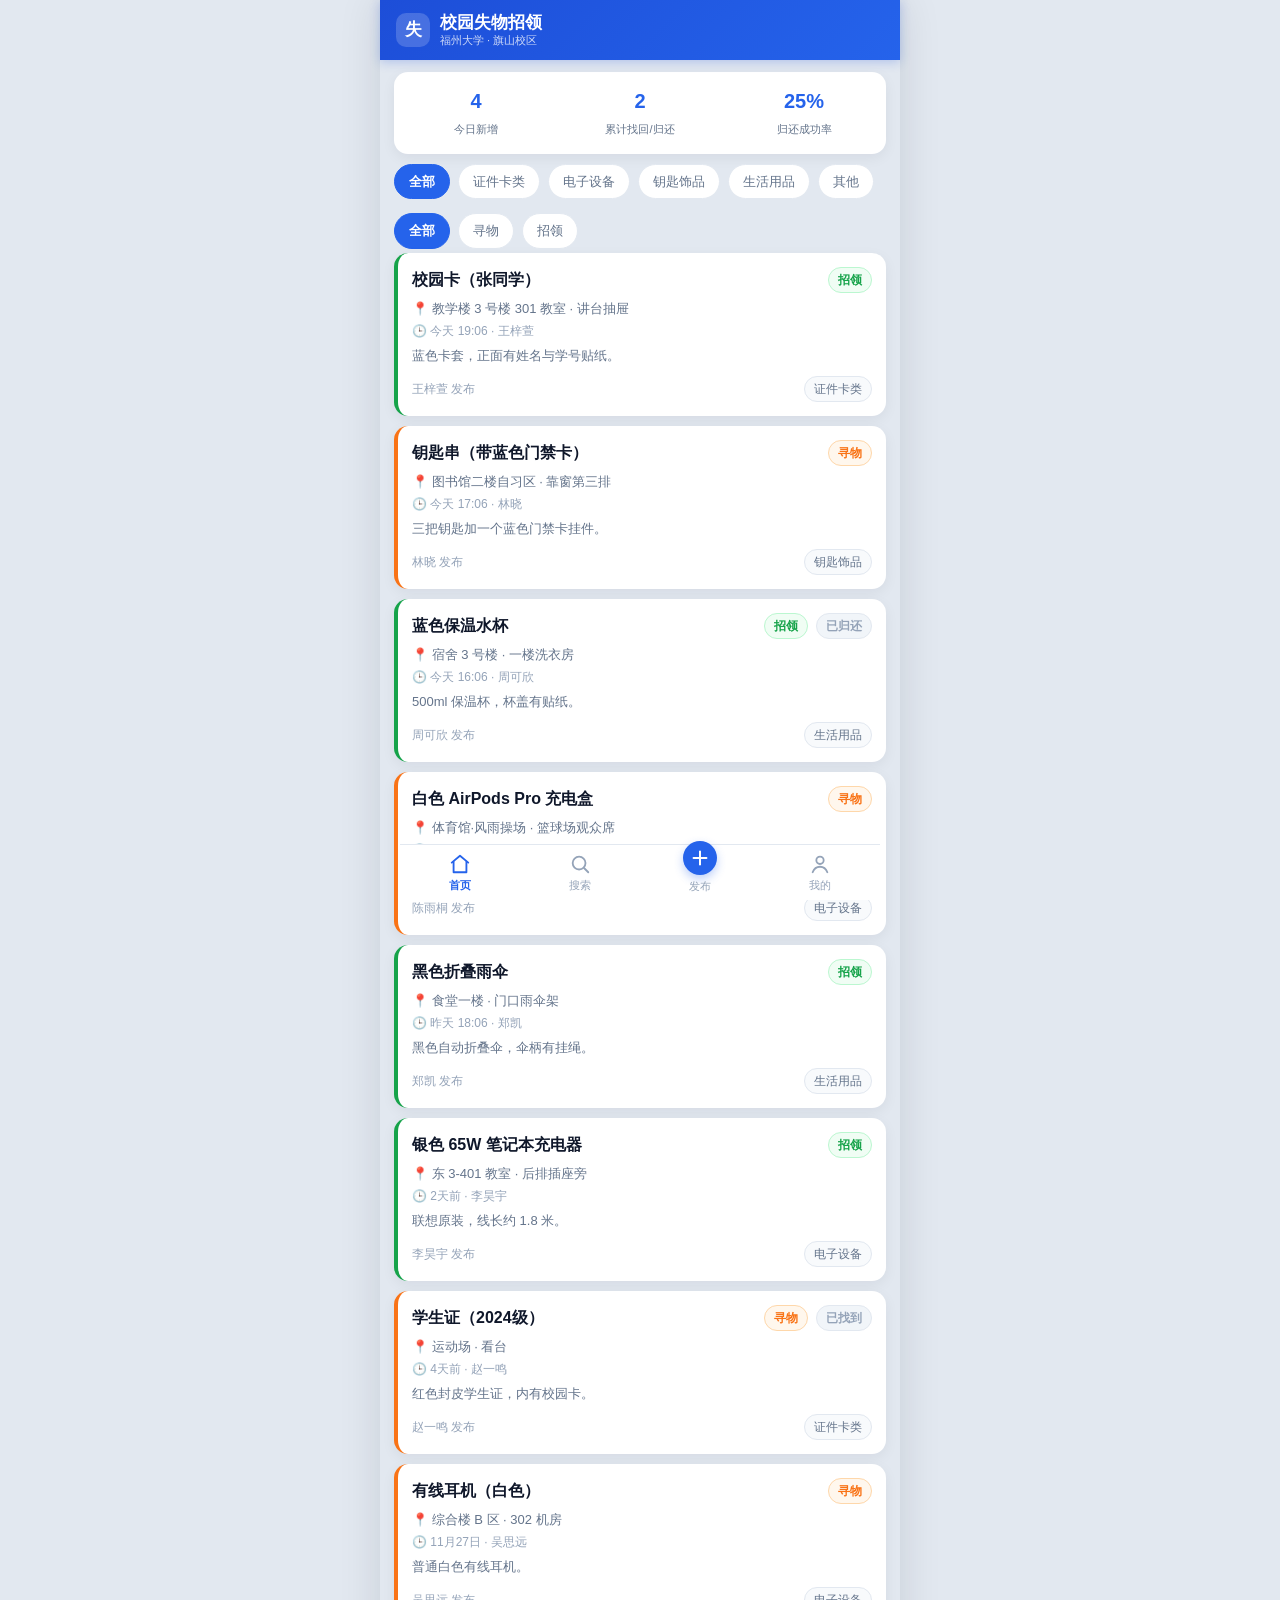
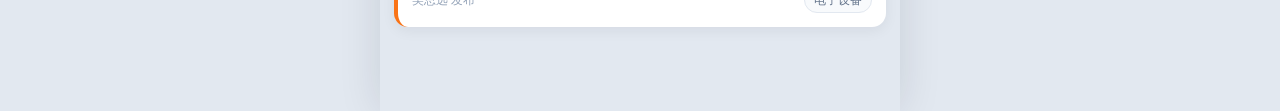
==== index.html @ c149e33f "网页基本功能完成" ====
<!DOCTYPE html>
<html lang="zh-CN">
<head>
<meta charset="utf-8"/>
<meta name="viewport" content="width=device-width, initial-scale=1, viewport-fit=cover"/>
<title>校园失物招领</title>
<link rel="icon" type="image/svg+xml" href="data:image/svg+xml,%3Csvg xmlns='http://www.w3.org/2000/svg' viewBox='0 0 64 64'%3E%3Crect width='64' height='64' rx='14' fill='%232563eb'/%3E%3Cpath d='M32 14a10 10 0 0 0-10 10v8h-4v20h28V32h-4v-8a10 10 0 0 0-10-10zm0 4a6 6 0 0 1 6 6v8h-12v-8a6 6 0 0 1 6-6z' fill='white'/%3E%3C/svg%3E"/>
<link rel="stylesheet" href="css/style.css"/>
</head>
<body>
<div id="app">
  <!-- 顶部栏（页面切换时由 app.js 更新标题） -->
  <header id="app-header">
    <div class="header-inner">
      <div class="logo-badge">失</div>
      <div class="header-text">
        <h1 id="header-title">校园失物招领</h1>
        <p id="header-sub">福州大学 · 旗山校区</p>
      </div>
    </div>
  </header>

  <!-- 页面视图容器 -->
  <main id="view" aria-live="polite"></main>

  <!-- 底部导航 -->
  <nav id="tabbar" class="tabbar">
    <button class="tab-item" data-tab="home">
      <svg viewBox="0 0 24 24" width="22" height="22" fill="none" stroke="currentColor" stroke-width="2" stroke-linecap="round" stroke-linejoin="round"><path d="M3 10.5L12 3l9 7.5"/><path d="M5 9.5V21h14V9.5"/></svg>
      <span>首页</span>
    </button>
    <button class="tab-item" data-tab="search">
      <svg viewBox="0 0 24 24" width="22" height="22" fill="none" stroke="currentColor" stroke-width="2" stroke-linecap="round"><circle cx="11" cy="11" r="7"/><path d="M21 21l-4.35-4.35"/></svg>
      <span>搜索</span>
    </button>
    <button class="tab-item tab-publish" data-tab="publish">
      <svg viewBox="0 0 24 24" width="24" height="24" fill="none" stroke="currentColor" stroke-width="2.2" stroke-linecap="round"><path d="M12 5v14M5 12h14"/></svg>
      <span>发布</span>
    </button>
    <button class="tab-item" data-tab="mine">
      <svg viewBox="0 0 24 24" width="22" height="22" fill="none" stroke="currentColor" stroke-width="2" stroke-linecap="round"><circle cx="12" cy="8" r="4"/><path d="M4 21c1.5-4 4.5-6 8-6s6.5 2 8 6"/></svg>
      <span>我的</span>
    </button>
  </nav>
</div>

<script src="js/core.js"></script>
<script src="js/storage.js"></script>
<script src="js/app.js"></script>
</body>
</html>
---- css/style.css ----
/* ========== 校园失物招领 · 全局样式 ========== */
:root {
  --primary: #2563eb;
  --primary-dark: #1d4ed8;
  --primary-light: #eff6ff;
  --primary-border: #bfdbfe;
  --lost: #f97316;      /* 寻物：橙 */
  --lost-light: #fff7ed;
  --lost-border: #fed7aa;
  --found: #16a34a;     /* 招领：绿 */
  --found-light: #f0fdf4;
  --found-border: #bbf7d0;
  --done: #94a3b8;      /* 已找到/已归还：灰 */
  --done-light: #f1f5f9;
  --text: #0f172a;
  --text-sub: #64748b;
  --text-weak: #94a3b8;
  --bg: #f1f5f9;
  --card: #ffffff;
  --line: #e2e8f0;
  --radius: 14px;
  --shadow: 0 4px 14px rgba(15, 23, 42, .06);
}

* { margin: 0; padding: 0; box-sizing: border-box; -webkit-tap-highlight-color: transparent; }
html { font-size: 16px; }
body {
  font-family: -apple-system, "PingFang SC", "Microsoft YaHei", "Segoe UI", sans-serif;
  background: var(--bg);
  color: var(--text);
  line-height: 1.5;
}

#app { max-width: 480px; margin: 0 auto; min-height: 100vh; position: relative; padding-bottom: 70px; }

/* ========== 顶部栏 ========== */
#app-header {
  position: sticky; top: 0; z-index: 50;
  background: linear-gradient(135deg, #1d4ed8, #2563eb);
  color: #fff; box-shadow: 0 2px 10px rgba(29, 78, 216, .25);
}
.header-inner { display: flex; align-items: center; gap: 10px; padding: 12px 16px; }
.logo-badge {
  width: 34px; height: 34px; border-radius: 10px; flex-shrink: 0;
  background: rgba(255,255,255,.18); display: flex; align-items: center; justify-content: center;
  font-size: 17px; font-weight: 700;
}
#header-title { font-size: 17px; font-weight: 700; line-height: 1.25; }
#header-sub { font-size: 11px; opacity: .78; line-height: 1.3; }

/* ========== 通用 ========== */
.card { background: var(--card); border-radius: var(--radius); box-shadow: var(--shadow); }
.section { padding: 12px 14px; }
.row { display: flex; align-items: center; gap: 8px; }
.muted { color: var(--text-sub); font-size: 13px; }
.btn {
  display: inline-flex; align-items: center; justify-content: center; gap: 6px;
  border: none; border-radius: 12px; cursor: pointer; font-size: 15px; font-weight: 600;
  padding: 12px 18px; transition: transform .06s ease, opacity .15s ease;
}
.btn:active { transform: scale(.97); }
.btn-primary { background: var(--primary); color: #fff; width: 100%; box-shadow: 0 4px 12px rgba(37,99,235,.28); }
.btn-ghost { background: var(--primary-light); color: var(--primary-dark); border: 1px solid var(--primary-border); }
.btn-green { background: var(--found); color: #fff; }
.btn-gray { background: var(--done-light); color: var(--text-sub); border: 1px solid var(--line); }
.btn-sm { padding: 8px 14px; font-size: 13px; border-radius: 10px; }
.btn-danger { background: #fee2e2; color: #dc2626; border: 1px solid #fecaca; }

/* ========== 首页统计条 ========== */
.stats { display: flex; background: var(--card); border-radius: var(--radius); box-shadow: var(--shadow); margin: 12px 14px 0; padding: 14px 0; }
.stat { flex: 1; text-align: center; }
.stat b { display: block; font-size: 20px; color: var(--primary); }
.stat span { font-size: 11px; color: var(--text-sub); }

/* ========== 标签筛选 ========== */
.chips { display: flex; gap: 8px; overflow-x: auto; padding: 10px 14px; scrollbar-width: none; }
.chips::-webkit-scrollbar { display: none; }
.chip {
  flex-shrink: 0; padding: 7px 14px; border-radius: 999px; font-size: 13px; cursor: pointer;
  background: var(--card); color: var(--text-sub); border: 1px solid var(--line); user-select: none;
}
.chip.active { background: var(--primary); color: #fff; border-color: var(--primary); font-weight: 600; }
.chips-row { display: flex; gap: 8px; padding: 4px 14px 0; }

/* ========== 信息卡片 ========== */
.item-list { padding: 4px 14px 14px; display: flex; flex-direction: column; gap: 10px; }
.item-card {
  background: var(--card); border-radius: var(--radius); box-shadow: var(--shadow);
  padding: 14px; cursor: pointer; transition: box-shadow .15s ease;
  border-left: 4px solid transparent;
}
.item-card:hover { box-shadow: 0 6px 18px rgba(15,23,42,.1); }
.item-card.type-lost { border-left-color: var(--lost); }
.item-card.type-found { border-left-color: var(--found); }
.item-card .item-head { display: flex; align-items: center; gap: 8px; margin-bottom: 6px; }
.item-card .item-name { font-size: 16px; font-weight: 700; flex: 1; }
.item-card .item-loc { font-size: 13px; color: var(--text-sub); display: flex; align-items: center; gap: 4px; margin-bottom: 4px; }
.item-card .item-time { font-size: 12px; color: var(--text-weak); }
.item-card .item-desc { font-size: 13px; color: var(--text-sub); margin-top: 6px; display: -webkit-box; -webkit-line-clamp: 2; -webkit-box-orient: vertical; overflow: hidden; }
.item-card .item-foot { display: flex; justify-content: space-between; align-items: center; margin-top: 10px; }
.publisher { font-size: 12px; color: var(--text-weak); }

/* ========== 徽标 ========== */
.badge {
  display: inline-flex; align-items: center; font-size: 12px; font-weight: 600;
  padding: 3px 9px; border-radius: 999px; flex-shrink: 0;
}
.badge-lost { background: var(--lost-light); color: var(--lost); border: 1px solid var(--lost-border); }
.badge-found { background: var(--found-light); color: var(--found); border: 1px solid var(--found-border); }
.badge-done { background: var(--done-light); color: var(--done); border: 1px solid var(--line); }
.badge-cat { background: #f8fafc; color: var(--text-sub); border: 1px solid var(--line); font-weight: 500; }

/* ========== 表单 ========== */
.form { padding: 14px; display: flex; flex-direction: column; gap: 14px; }
.form-group { display: flex; flex-direction: column; gap: 6px; }
.form-group label { font-size: 13px; font-weight: 600; color: var(--text); }
.form-group label .req { color: #dc2626; }
.form-group input, .form-group select, .form-group textarea {
  border: 1.5px solid var(--line); border-radius: 12px; padding: 11px 12px;
  font-size: 15px; font-family: inherit; background: #fff; color: var(--text);
  outline: none; transition: border-color .15s ease;
}
.form-group input:focus, .form-group select:focus, .form-group textarea:focus { border-color: var(--primary); }
.form-group textarea { resize: vertical; min-height: 84px; }
.form-error { font-size: 12px; color: #dc2626; min-height: 16px; }
.seg {
  display: flex; background: var(--done-light); border-radius: 12px; padding: 4px; gap: 4px;
}
.seg button {
  flex: 1; border: none; background: transparent; border-radius: 9px; padding: 10px 0;
  font-size: 15px; font-weight: 600; color: var(--text-sub); cursor: pointer; transition: all .15s ease;
}
.seg button.active { background: var(--card); color: var(--text); box-shadow: 0 2px 6px rgba(15,23,42,.08); }
.seg button.active.lost { color: var(--lost); }
.seg button.active.found { color: var(--found); }

/* ========== 搜索 ========== */
.search-box { display: flex; align-items: center; gap: 8px; background: var(--card); border-radius: 12px; padding: 0 12px; box-shadow: var(--shadow); }
.search-box svg { flex-shrink: 0; color: var(--text-weak); }
.search-box input { flex: 1; border: none; outline: none; font-size: 15px; padding: 12px 0; background: transparent; color: var(--text); }
.search-box .clear { border: none; background: var(--done-light); color: var(--text-sub); width: 22px; height: 22px; border-radius: 50%; font-size: 13px; cursor: pointer; flex-shrink: 0; line-height: 1; }
.search-area { padding: 10px 14px 14px; display: flex; flex-direction: column; gap: 16px; }
.search-block h3 { font-size: 14px; color: var(--text); margin-bottom: 8px; }
.search-tags { display: flex; flex-wrap: wrap; gap: 8px; }
.hot-tag { background: var(--card); border: 1px solid var(--line); border-radius: 999px; padding: 6px 14px; font-size: 13px; color: var(--text-sub); cursor: pointer; }
.hot-tag:hover { border-color: var(--primary); color: var(--primary); }
.history-item { display: flex; justify-content: space-between; align-items: center; background: var(--card); border-radius: 10px; padding: 10px 12px; margin-bottom: 8px; font-size: 14px; cursor: pointer; }
.history-item .del { color: var(--text-weak); border: none; background: none; font-size: 14px; cursor: pointer; }
.tip-box { background: var(--primary-light); border: 1px dashed var(--primary-border); border-radius: 12px; padding: 10px 12px; font-size: 13px; color: var(--primary-dark); }

/* ========== 详情页 ========== */
.detail { padding: 14px; display: flex; flex-direction: column; gap: 12px; }
.detail-hero {
  background: var(--card); border-radius: var(--radius); box-shadow: var(--shadow);
  padding: 20px; text-align: center; border-top: 4px solid var(--primary);
}
.detail-hero.type-lost { border-top-color: var(--lost); }
.detail-hero.type-found { border-top-color: var(--found); }
.detail-hero .icon { font-size: 44px; }
.detail-hero h2 { font-size: 20px; margin-top: 8px; }
.detail-hero .meta { font-size: 13px; color: var(--text-sub); margin-top: 8px; }
.detail-block { background: var(--card); border-radius: var(--radius); box-shadow: var(--shadow); padding: 16px; }
.detail-block h3 { font-size: 14px; margin-bottom: 10px; color: var(--text); }
.detail-row { display: flex; padding: 7px 0; font-size: 14px; }
.detail-row .k { width: 76px; color: var(--text-sub); flex-shrink: 0; }
.detail-row .v { flex: 1; word-break: break-all; }
.contact-btn { display: flex; align-items: center; justify-content: center; gap: 8px; margin-top: 4px; }
.contact-btn svg { width: 18px; height: 18px; }

/* ========== 空态 ========== */
.empty { text-align: center; padding: 56px 24px; color: var(--text-weak); }
.empty .icon { font-size: 46px; margin-bottom: 12px; }
.empty h3 { font-size: 16px; color: var(--text-sub); margin-bottom: 6px; font-weight: 600; }
.empty p { font-size: 13px; }
.empty .btn { margin-top: 16px; width: auto; }

/* ========== Toast / 弹层 ========== */
#toast {
  position: fixed; left: 50%; bottom: 90px; transform: translateX(-50%) translateY(20px);
  background: rgba(15,23,42,.9); color: #fff; padding: 10px 18px; border-radius: 12px;
  font-size: 14px; opacity: 0; pointer-events: none; transition: all .25s ease; z-index: 100; max-width: 80%;
}
#toast.show { opacity: 1; transform: translateX(-50%) translateY(0); }
.modal-mask {
  position: fixed; inset: 0; background: rgba(15,23,42,.45); display: none;
  align-items: center; justify-content: center; z-index: 90; padding: 20px;
}
.modal-mask.show { display: flex; }
.modal {
  background: #fff; border-radius: 16px; width: 100%; max-width: 340px; padding: 20px;
  text-align: center; animation: pop .18s ease;
}
@keyframes pop { from { transform: scale(.92); opacity: .6; } to { transform: scale(1); opacity: 1; } }
.modal h3 { font-size: 17px; margin-bottom: 8px; }
.modal p { font-size: 13px; color: var(--text-sub); margin-bottom: 16px; }
.modal .modal-actions { display: flex; gap: 10px; }
.modal .modal-actions .btn { flex: 1; padding: 10px 0; }

/* ========== 成功页 ========== */
.success-wrap { text-align: center; padding: 40px 20px; }
.success-icon {
  width: 72px; height: 72px; border-radius: 50%; margin: 0 auto 16px;
  background: var(--found-light); border: 2px solid var(--found-border);
  display: flex; align-items: center; justify-content: center;
}
.success-wrap h2 { font-size: 20px; margin-bottom: 6px; }
.success-wrap p { color: var(--text-sub); font-size: 14px; margin-bottom: 24px; }
.success-actions { display: flex; flex-direction: column; gap: 10px; max-width: 300px; margin: 0 auto; }

/* ========== 底部导航 ========== */
.tabbar {
  position: fixed; bottom: 0; left: 50%; transform: translateX(-50%);
  width: 100%; max-width: 480px; background: var(--card);
  display: flex; border-top: 1px solid var(--line); padding-bottom: env(safe-area-inset-bottom);
  z-index: 60;
}
.tab-item {
  flex: 1; display: flex; flex-direction: column; align-items: center; gap: 3px;
  border: none; background: none; font-size: 11px; color: var(--text-weak);
  padding: 8px 0 6px; cursor: pointer; transition: color .15s ease;
}
.tab-item.active { color: var(--primary); font-weight: 600; }
.tab-item.tab-publish svg { background: var(--primary); color: #fff; border-radius: 50%; padding: 6px; width: 34px; height: 34px; box-shadow: 0 4px 10px rgba(37,99,235,.3); margin-top: -12px; }
.tab-item.tab-publish span { margin-top: 1px; }

/* ========== 我的发布 ========== */
.mine-actions { display: flex; gap: 8px; margin-top: 10px; }
.mine-actions .btn { flex: 1; padding: 8px 0; font-size: 13px; }

/* ========== 顶栏返回按钮 ========== */
.back-btn {
  background: rgba(255,255,255,.15); border: none; color: #fff; width: 30px; height: 30px;
  border-radius: 9px; font-size: 16px; cursor: pointer; flex-shrink: 0; line-height: 1;
}
.back-btn:hover { background: rgba(255,255,255,.25); }

/* ========== 响应式：桌面居中加宽 ========== */
@media (min-width: 900px) {
  #app { max-width: 520px; }
  body { background: #e2e8f0; }
  #app { box-shadow: 0 0 40px rgba(15,23,42,.12); }
}
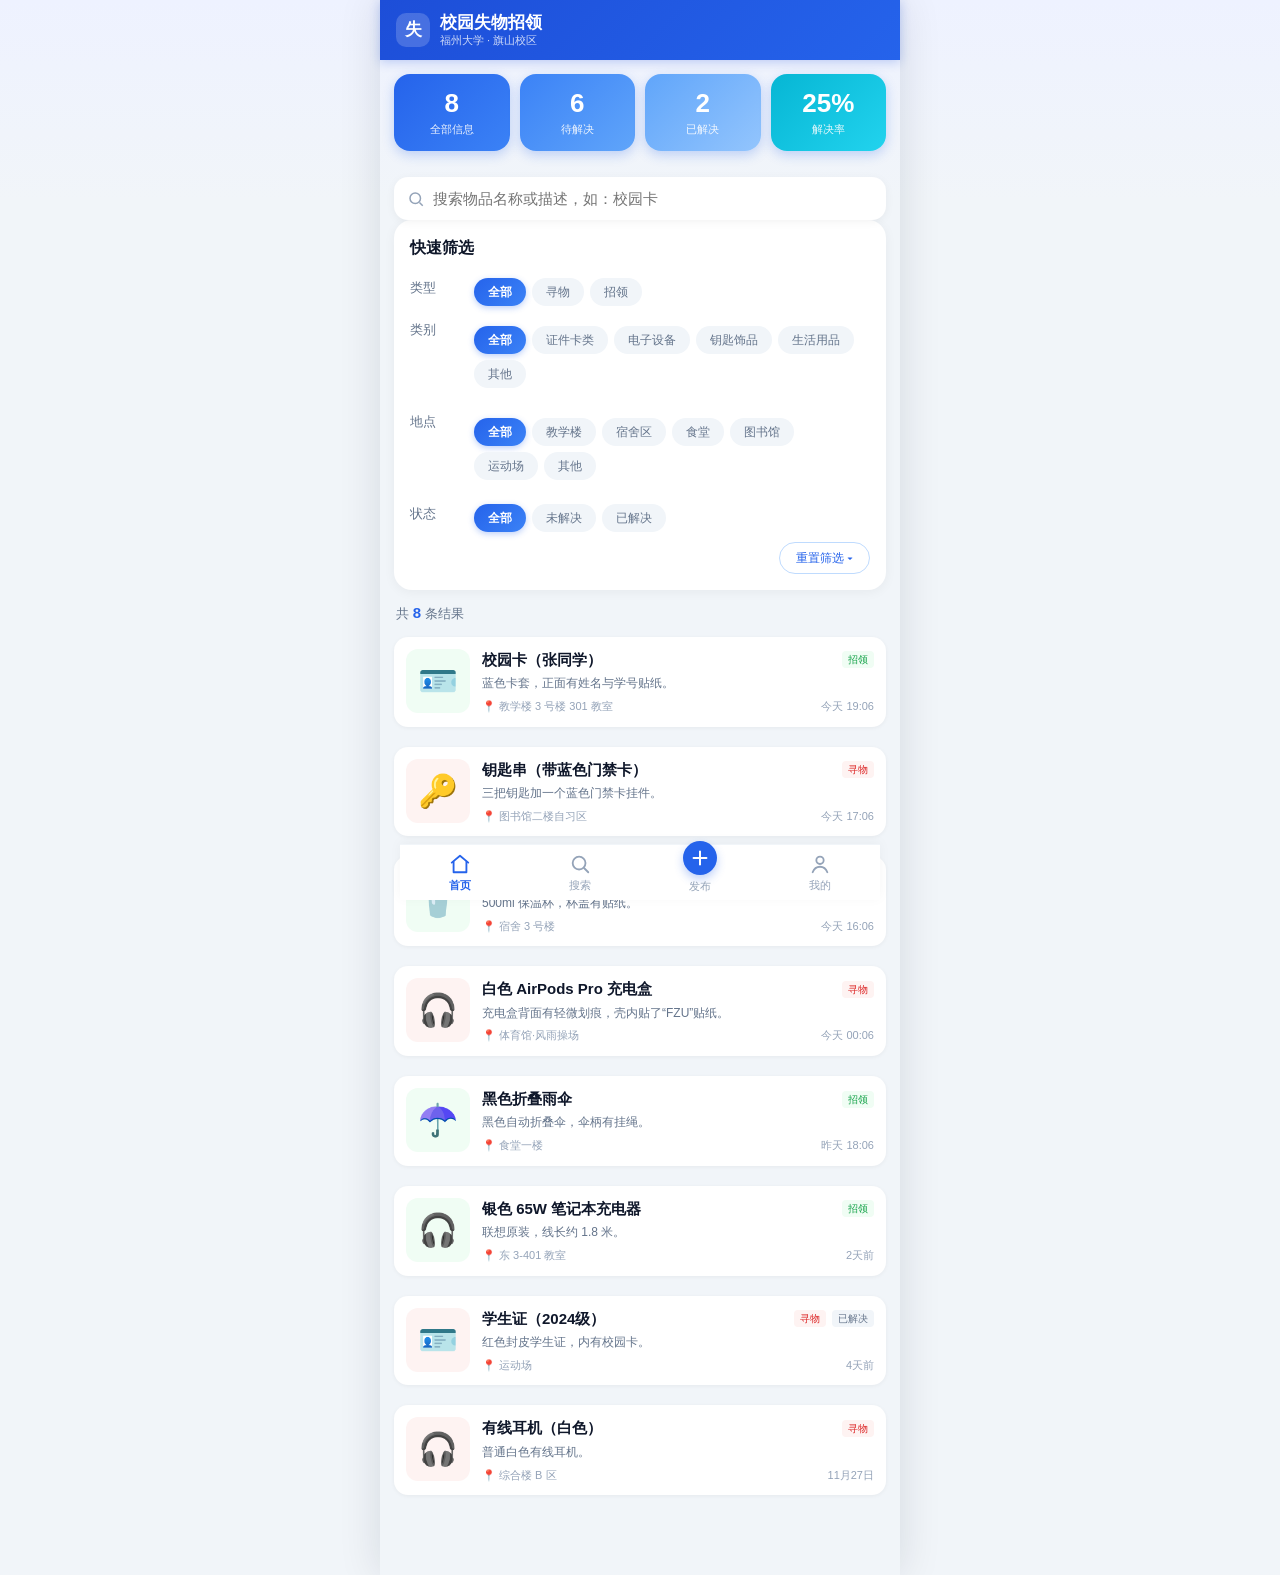
==== commit 01d1df0a: "feat: 我的发布页只显示当前用户自己发布的信息 - 用户发布/存草稿时打 mine:true 标记 - createItem 保留 mine 字段 - 我的发布页过滤只显示 mine===true" ====
--- a/index.html
+++ b/index.html
@@ -44,8 +44,8 @@
   </nav>
 </div>
 
-<script src="js/core.js"></script>
-<script src="js/storage.js"></script>
-<script src="js/app.js"></script>
+<script src="js/core.js?v=7"></script>
+<script src="js/storage.js?v=7"></script>
+<script src="js/app.js?v=7"></script>
 </body>
 </html>
--- a/css/style.css
+++ b/css/style.css
@@ -240,3 +240,454 @@
   body { background: #e2e8f0; }
   #app { box-shadow: 0 0 40px rgba(15,23,42,.12); }
 }
+
+/* ===== 图片上传与草稿功能样式 ===== */
+.form-actions {
+  display: flex;
+  gap: 10px;
+  margin-top: 16px;
+}
+.form-actions .btn {
+  flex: 1;
+}
+.image-preview {
+  margin-top: 8px;
+  text-align: center;
+}
+.image-preview img {
+  max-width: 100%;
+  max-height: 200px;
+  border-radius: 10px;
+  border: 1px solid #e2e8f0;
+}
+.detail-img {
+  width: 100%;
+  max-height: 280px;
+  object-fit: cover;
+  border-radius: 10px;
+  margin-bottom: 12px;
+}
+.item-card {
+  display: flex;
+  gap: 12px;
+}
+.item-media {
+  flex-shrink: 0;
+  width: 72px;
+  height: 72px;
+  border-radius: 10px;
+  overflow: hidden;
+  background: #f1f5f9;
+}
+.item-thumb {
+  width: 100%;
+  height: 100%;
+  object-fit: cover;
+}
+.item-body {
+  flex: 1;
+  min-width: 0;
+}
+.badge-draft {
+  background: #fef3c7;
+  color: #92400e;
+}
+
+/* ===== 首页筛选增强 ===== */
+.stats-4 {
+  display: grid;
+  grid-template-columns: repeat(4, 1fr);
+  gap: 8px;
+}
+.stats-4 .stat b {
+  font-size: 22px;
+}
+.stats-4 .stat span {
+  font-size: 11px;
+}
+.chip-reset {
+  color: #64748b;
+  background: #f1f5f9;
+  border: 1px dashed #cbd5e1;
+  cursor: pointer;
+  font-size: 12px;
+  padding: 5px 12px;
+  border-radius: 16px;
+}
+.chip-reset:hover {
+  background: #e2e8f0;
+  color: #334155;
+}
+
+/* ===== 首页筛选卡片 ===== */
+.filter-card {
+  background: #fff;
+  border-radius: 14px;
+  padding: 12px 14px;
+  margin-bottom: 12px;
+  box-shadow: 0 1px 3px rgba(0,0,0,.06);
+}
+.filter-group {
+  display: flex;
+  align-items: flex-start;
+  gap: 10px;
+  padding: 6px 0;
+}
+.filter-group + .filter-group {
+  border-top: 1px solid #f1f5f9;
+}
+.filter-label {
+  flex-shrink: 0;
+  width: 36px;
+  font-size: 12px;
+  color: #94a3b8;
+  line-height: 28px;
+  font-weight: 500;
+}
+.filter-group .chips,
+.filter-group .chips-row {
+  flex: 1;
+  display: flex;
+  flex-wrap: wrap;
+  gap: 6px;
+}
+.filter-group .chip {
+  font-size: 12px;
+  padding: 4px 12px;
+}
+
+/* ===== 大卡片样式（参考简笔画风） ===== */
+.big-card {
+  background: #fff;
+  border-radius: 16px;
+  overflow: hidden;
+  margin-bottom: 14px;
+  box-shadow: 0 2px 8px rgba(0,0,0,.06);
+  transition: transform .15s, box-shadow .15s;
+  cursor: pointer;
+}
+.big-card:active {
+  transform: scale(.98);
+}
+.big-card-media {
+  height: 130px;
+  display: flex;
+  align-items: center;
+  justify-content: center;
+  background: #f8fafc;
+}
+.big-card.type-lost .big-card-media { background: #fef3f2; }
+.big-card.type-found .big-card-media { background: #f0fdf4; }
+.card-emoji {
+  font-size: 56px;
+  line-height: 1;
+}
+.big-card-body {
+  padding: 12px 14px 14px;
+}
+.big-card-tags {
+  display: flex;
+  gap: 6px;
+  margin-bottom: 8px;
+}
+.type-tag {
+  font-size: 11px;
+  padding: 2px 8px;
+  border-radius: 6px;
+  font-weight: 500;
+}
+.type-tag-lost {
+  background: #fef3f2;
+  color: #dc2626;
+  border: 1px solid #fecaca;
+}
+.type-tag-found {
+  background: #f0fdf4;
+  color: #16a34a;
+  border: 1px solid #bbf7d0;
+}
+.type-tag-done {
+  background: #f1f5f9;
+  color: #64748b;
+}
+.big-card-title {
+  font-size: 16px;
+  font-weight: 700;
+  color: #0f172a;
+  margin-bottom: 4px;
+}
+.big-card-desc {
+  font-size: 13px;
+  color: #64748b;
+  line-height: 1.5;
+  margin-bottom: 10px;
+  display: -webkit-box;
+  -webkit-line-clamp: 2;
+  -webkit-box-orient: vertical;
+  overflow: hidden;
+}
+.big-card-meta {
+  display: flex;
+  justify-content: space-between;
+  font-size: 12px;
+  color: #94a3b8;
+}
+
+/* ===== 横向卡片 v2 ===== */
+.item-card-v2 {
+  display: flex;
+  gap: 12px;
+  background: #fff;
+  border-radius: 14px;
+  padding: 12px;
+  margin-bottom: 10px;
+  box-shadow: 0 1px 4px rgba(0,0,0,.05);
+  cursor: pointer;
+  transition: transform .12s, box-shadow .12s;
+}
+.item-card-v2:active {
+  transform: scale(.99);
+  box-shadow: 0 1px 2px rgba(0,0,0,.08);
+}
+.card-icon-box {
+  flex-shrink: 0;
+  width: 64px;
+  height: 64px;
+  border-radius: 12px;
+  background: #f1f5f9;
+  display: flex;
+  align-items: center;
+  justify-content: center;
+  overflow: hidden;
+}
+.type-lost .card-icon-box { background: #fef3f2; }
+.type-found .card-icon-box { background: #f0fdf4; }
+.card-icon-emoji {
+  font-size: 32px;
+  line-height: 1;
+}
+.card-info {
+  flex: 1;
+  min-width: 0;
+}
+.card-info-top {
+  display: flex;
+  align-items: center;
+  gap: 6px;
+  margin-bottom: 4px;
+}
+.card-title {
+  font-size: 15px;
+  font-weight: 600;
+  color: #0f172a;
+  flex: 1;
+  overflow: hidden;
+  text-overflow: ellipsis;
+  white-space: nowrap;
+}
+.mini-tag {
+  font-size: 10px;
+  padding: 1px 6px;
+  border-radius: 4px;
+  flex-shrink: 0;
+  font-weight: 500;
+}
+.mini-tag-lost { background: #fef3f2; color: #dc2626; }
+.mini-tag-found { background: #f0fdf4; color: #16a34a; }
+.mini-tag-done { background: #f1f5f9; color: #64748b; }
+.card-desc {
+  font-size: 12px;
+  color: #64748b;
+  line-height: 1.4;
+  margin-bottom: 6px;
+  overflow: hidden;
+  text-overflow: ellipsis;
+  display: -webkit-box;
+  -webkit-line-clamp: 1;
+  -webkit-box-orient: vertical;
+}
+.card-meta {
+  display: flex;
+  justify-content: space-between;
+  font-size: 11px;
+  color: #94a3b8;
+}
+
+/* ========== 全局美化 ========== */
+body {
+  background: linear-gradient(180deg, #eef2ff 0%, #f1f5f9 200px);
+}
+
+/* 顶部统计卡片 */
+.stats {
+  margin: 12px 14px 0;
+  background: #fff;
+  border-radius: 16px;
+  padding: 14px 8px;
+  box-shadow: 0 2px 12px rgba(37, 99, 235, .08);
+}
+.stats-4 .stat b {
+  font-size: 24px;
+  font-weight: 800;
+  background: linear-gradient(135deg, #2563eb, #3b82f6);
+  -webkit-background-clip: text;
+  -webkit-text-fill-color: transparent;
+}
+.stats-4 .stat span {
+  font-size: 11px;
+  color: #94a3b8;
+  margin-top: 2px;
+}
+
+/* 搜索框 */
+.search-area {
+  padding: 12px 14px 0;
+}
+.search-box {
+  background: #fff;
+  border-radius: 14px;
+  box-shadow: 0 2px 10px rgba(0,0,0,.05);
+  border: 1.5px solid transparent;
+  transition: border-color .15s;
+}
+.search-box:focus-within {
+  border-color: #3b82f6;
+}
+
+/* 筛选卡片 */
+.filter-card {
+  box-shadow: 0 2px 10px rgba(0,0,0,.04);
+  border: 1px solid #f1f5f9;
+}
+
+/* chips 按钮 */
+.chip {
+  border-radius: 20px;
+  font-size: 12px;
+  padding: 5px 14px;
+  background: #f1f5f9;
+  color: #64748b;
+  border: none;
+  transition: all .15s;
+  cursor: pointer;
+}
+.chip.active {
+  background: linear-gradient(135deg, #2563eb, #3b82f6);
+  color: #fff;
+  box-shadow: 0 2px 6px rgba(37, 99, 235, .3);
+}
+
+/* 列表间距 */
+.item-list {
+  padding: 0 14px;
+  margin-top: 4px;
+}
+
+/* 底部导航 */
+.tabbar {
+  background: #fff;
+  border-top: 1px solid #f1f5f9;
+  box-shadow: 0 -2px 12px rgba(0,0,0,.04);
+}
+.tab-item {
+  color: #94a3b8;
+  transition: color .15s;
+}
+.tab-item.active {
+  color: #2563eb;
+}
+
+/* ===== 新版首页样式（参考截图） ===== */
+.stats-4 {
+  display: grid;
+  grid-template-columns: repeat(4, 1fr);
+  gap: 10px;
+  padding: 14px;
+}
+.stat-box {
+  border-radius: 16px;
+  padding: 14px 8px;
+  text-align: center;
+  color: #fff;
+  box-shadow: 0 4px 12px rgba(37, 99, 235, .25);
+}
+.stat-box b {
+  display: block;
+  font-size: 26px;
+  font-weight: 800;
+  line-height: 1.2;
+}
+.stat-box span {
+  font-size: 11px;
+  opacity: .9;
+  margin-top: 2px;
+  display: block;
+}
+.stat-blue1 { background: linear-gradient(135deg, #2563eb, #3b82f6); }
+.stat-blue2 { background: linear-gradient(135deg, #3b82f6, #60a5fa); }
+.stat-blue3 { background: linear-gradient(135deg, #60a5fa, #93c5fd); }
+.stat-blue4 { background: linear-gradient(135deg, #06b6d4, #22d3ee); }
+
+.filter-card-v2 {
+  background: #fff;
+  border-radius: 18px;
+  margin: 0 14px 12px;
+  padding: 16px;
+  box-shadow: 0 2px 12px rgba(0,0,0,.05);
+}
+.filter-title {
+  font-size: 16px;
+  font-weight: 700;
+  color: #0f172a;
+  margin-bottom: 14px;
+}
+.filter-row {
+  display: flex;
+  align-items: flex-start;
+  gap: 10px;
+  margin-bottom: 10px;
+}
+.filter-row:last-child {
+  margin-bottom: 0;
+}
+.filter-cat {
+  flex-shrink: 0;
+  width: 40px;
+  font-size: 13px;
+  color: #64748b;
+  line-height: 28px;
+  font-weight: 500;
+}
+.filter-row .chips,
+.filter-row .chips-row {
+  flex: 1;
+  display: flex;
+  flex-wrap: wrap;
+  gap: 6px;
+}
+.filter-reset-row {
+  display: flex;
+  justify-content: flex-end;
+  margin-top: 8px;
+}
+.chip-reset-v2 {
+  font-size: 12px;
+  padding: 6px 16px;
+  border-radius: 20px;
+  background: #fff;
+  color: #2563eb;
+  border: 1.5px solid #bfdbfe;
+  cursor: pointer;
+}
+.chip-reset-v2:hover {
+  background: #eff6ff;
+}
+.result-count {
+  padding: 0 16px 8px;
+  font-size: 13px;
+  color: #64748b;
+}
+.result-count b {
+  color: #2563eb;
+  font-size: 15px;
+}
